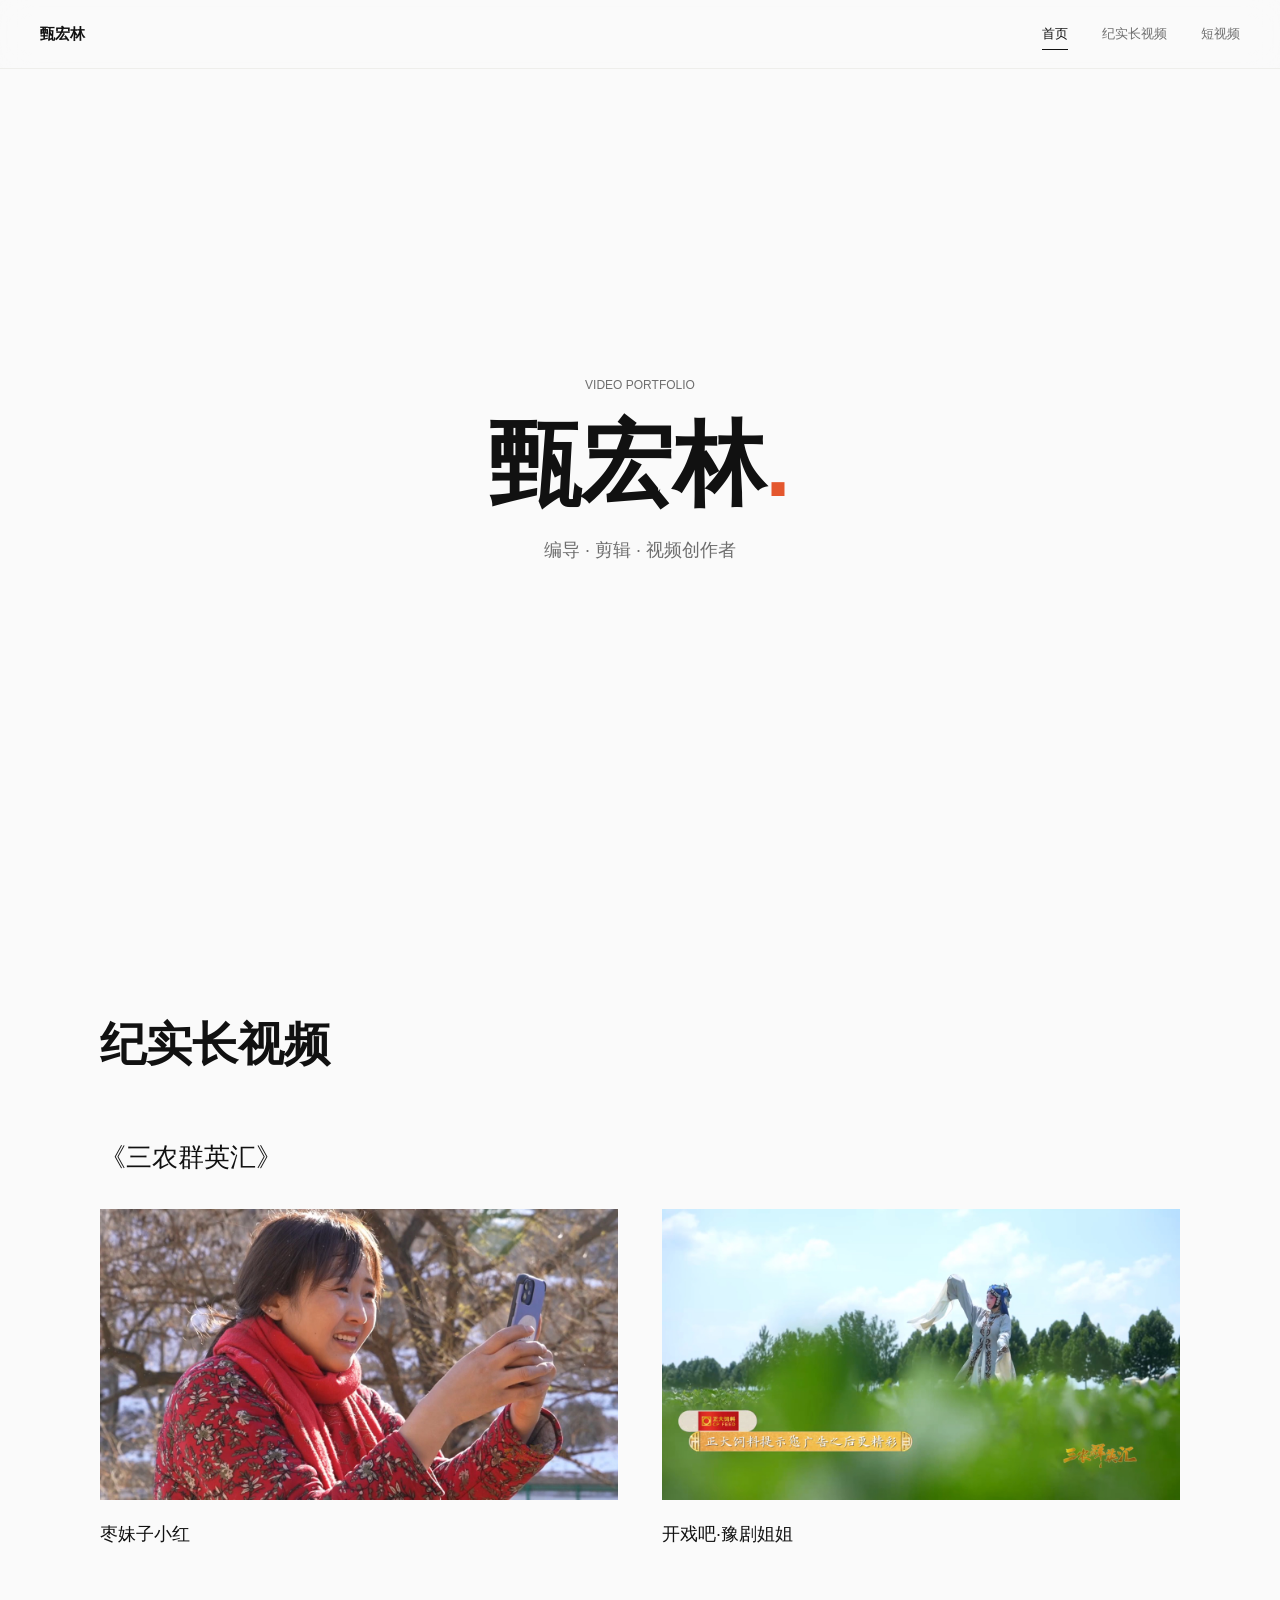
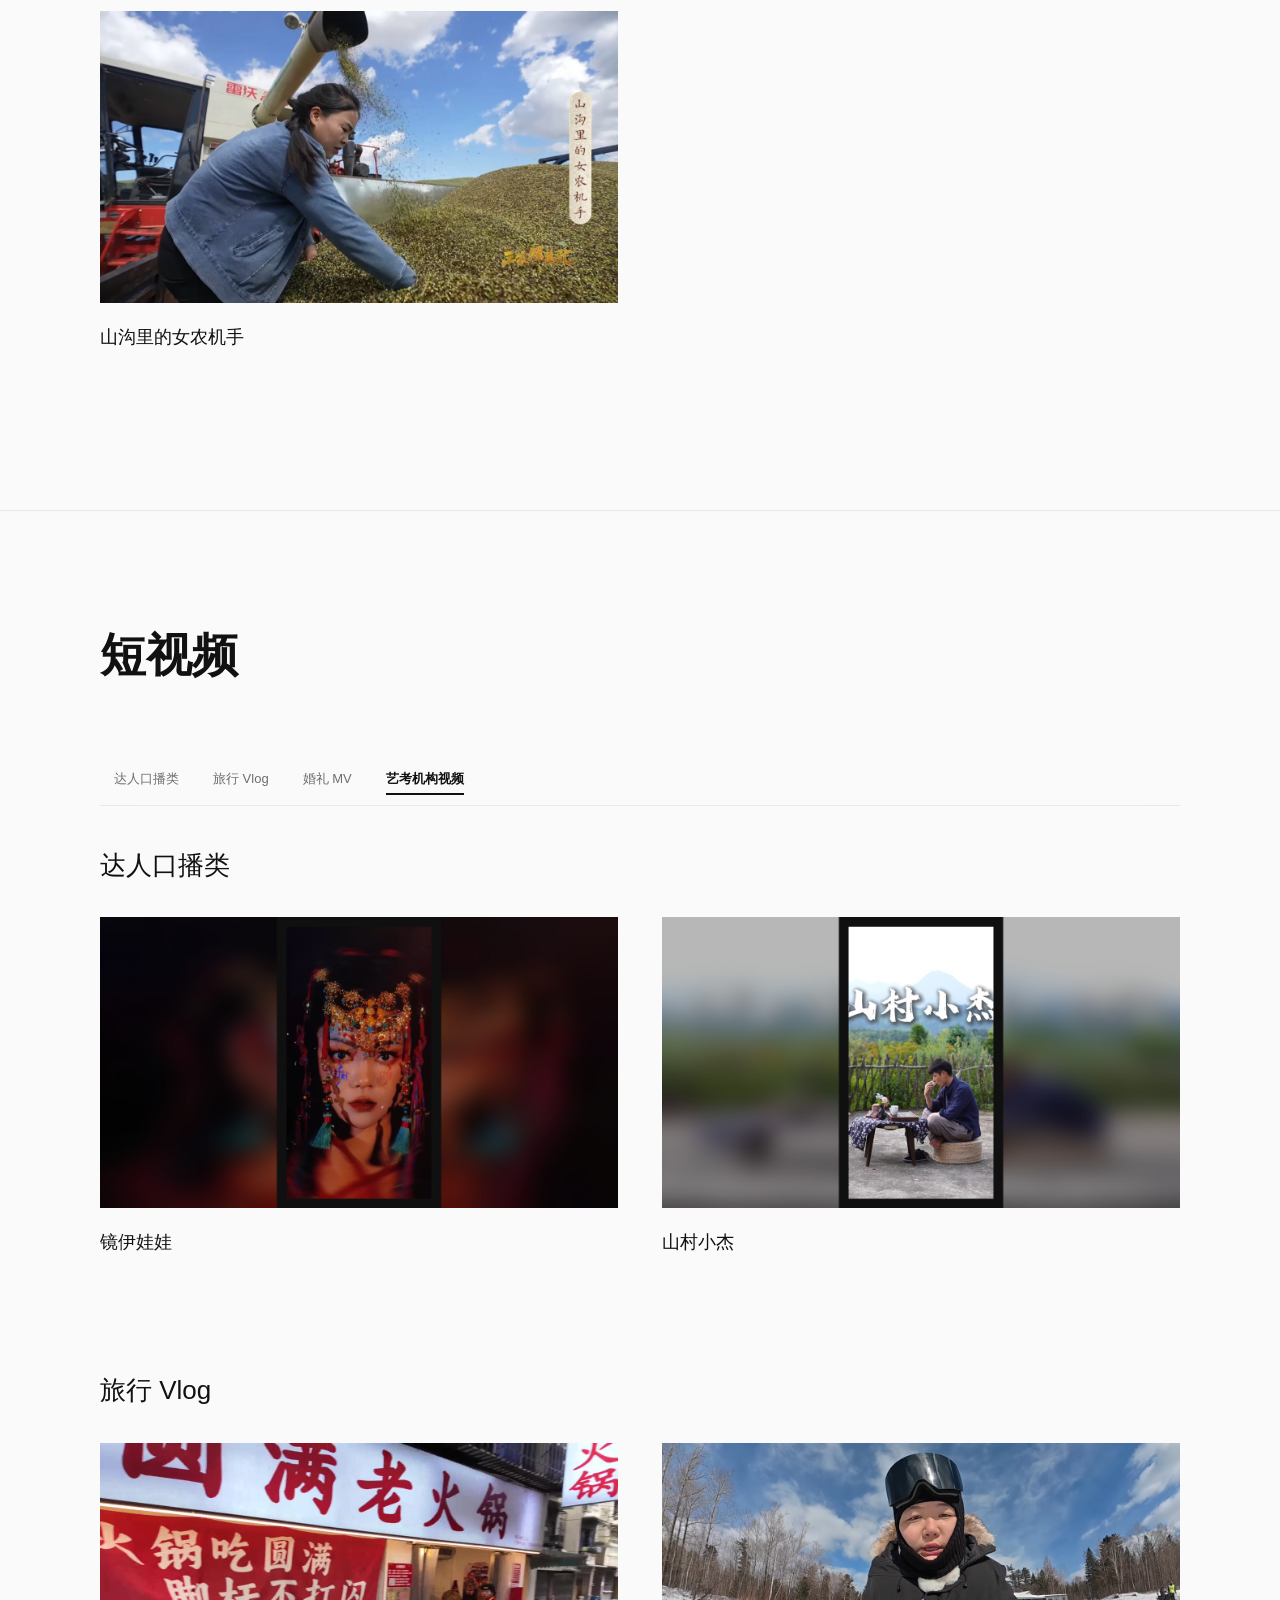
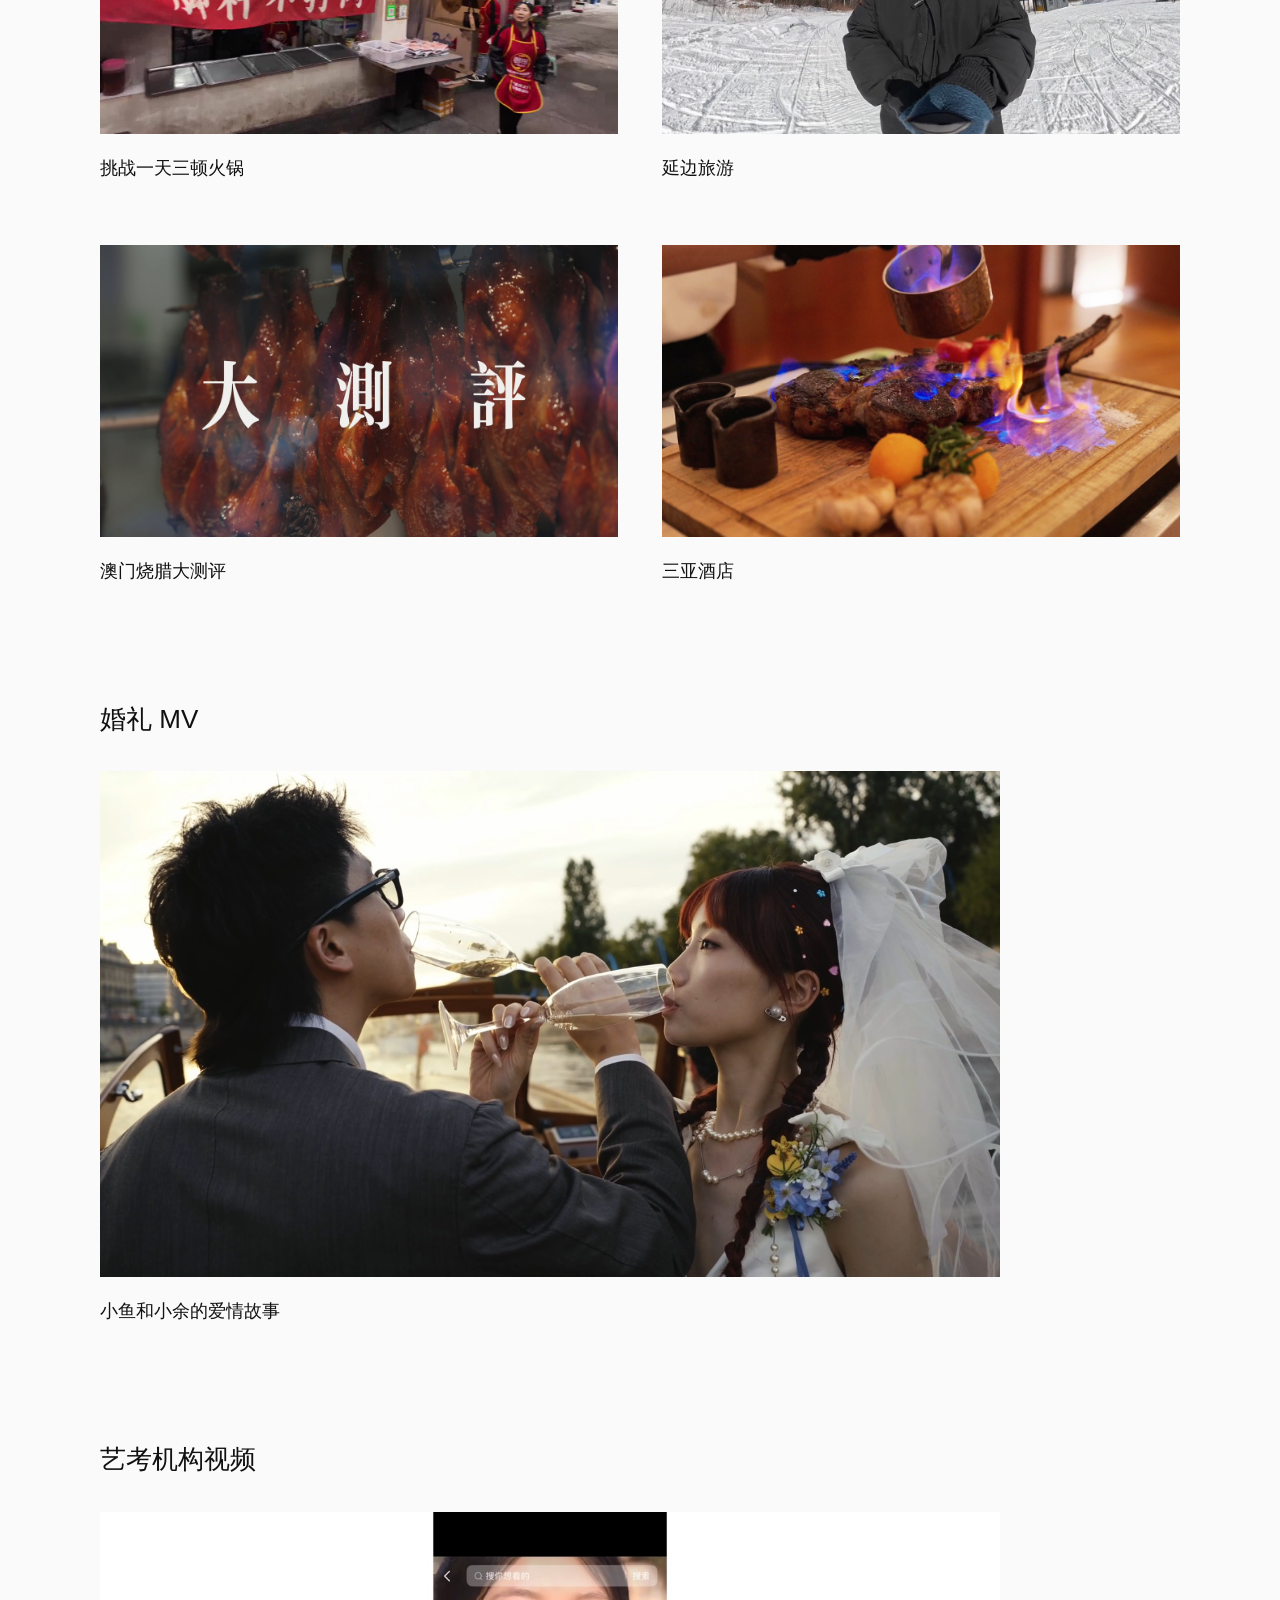
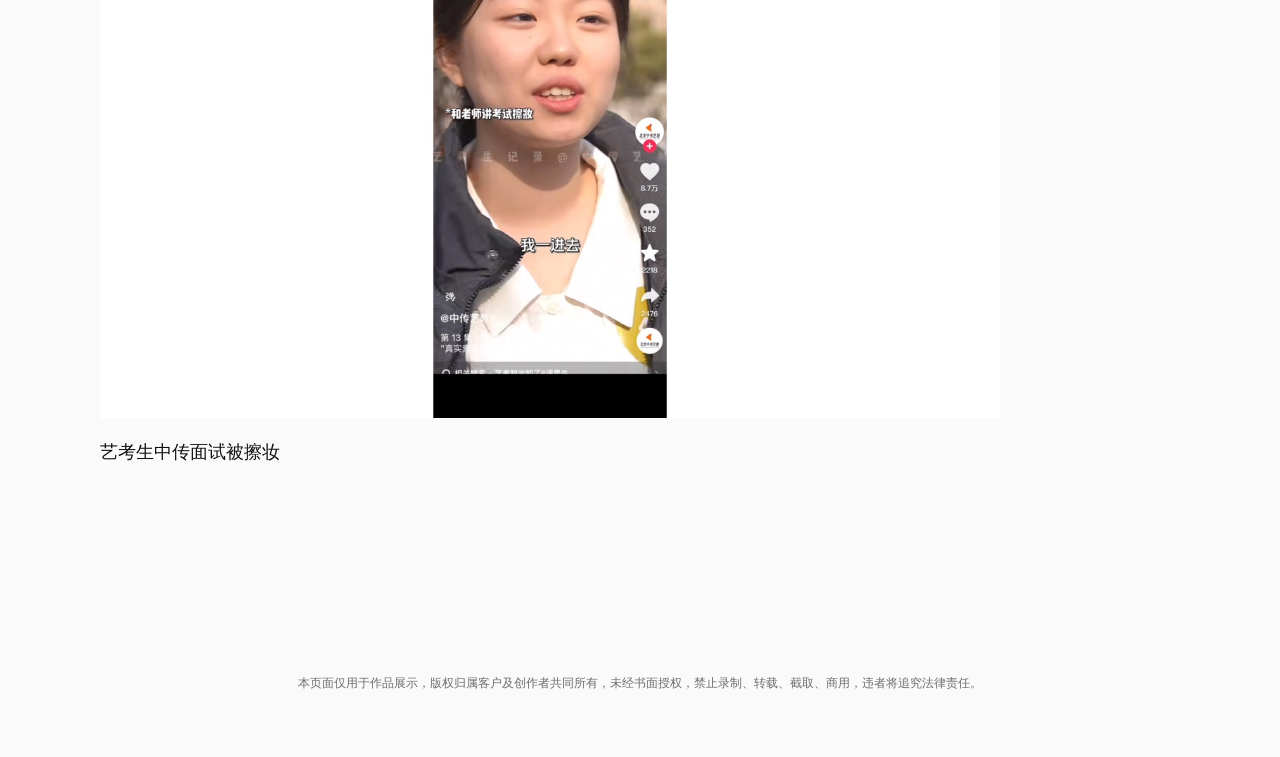
==== player.html @ bd6d3e29 "Add mobile player page and WeChat compatibility" ====
<!doctype html>
<html lang="zh-CN">
<head>
  <meta charset="utf-8">
  <meta name="viewport" content="width=device-width, initial-scale=1, viewport-fit=cover">
  <title>视频播放</title>
  <link rel="stylesheet" href="styles.css">
</head>
<body class="player-body">
  <header class="player-top">
    <a class="player-back" href="./">← 返回作品集</a>
    <h1 class="player-title" id="player-title"></h1>
  </header>

  <main class="player-main">
    <div class="player-video-wrap">
      <video
        id="player-video"
        controls
        playsinline
        webkit-playsinline
        x5-playsinline
        x5-video-player-type="h5"
        x5-video-player-fullscreen="true"
        preload="metadata"
        controlslist="nodownload"
      ></video>
    </div>

    <section class="player-meta">
      <p class="player-category" id="player-category"></p>
      <div class="role-list" id="player-role"></div>
      <p class="player-note" id="player-note" hidden></p>
    </section>
  </main>

  <p class="legal-note">本页面仅用于作品展示，版权归属客户及创作者共同所有，未经书面授权，禁止录制、转载、截取、商用，违者将追究法律责任。</p>

  <script src="works.js"></script>
  <script>
    (function () {
      "use strict";

      var data = window.PORTFOLIO || { categories: [], works: [] };
      var id = new URLSearchParams(window.location.search).get("id");
      var work = null;

      for (var i = 0; i < data.works.length; i++) {
        if (data.works[i].id === id) {
          work = data.works[i];
          break;
        }
      }

      if (!work) {
        window.location.href = "./";
        return;
      }

      var categoryName = work.category;
      for (var j = 0; j < data.categories.length; j++) {
        if (data.categories[j].id === work.category) {
          categoryName = data.categories[j].name;
          break;
        }
      }

      document.getElementById("player-title").textContent = work.title;
      document.getElementById("player-category").textContent = categoryName;

      var roleEl = document.getElementById("player-role");
      roleEl.innerHTML = "";
      (work.role || []).forEach(function (role) {
        var chip = document.createElement("span");
        chip.className = "role-chip";
        chip.textContent = role;
        roleEl.appendChild(chip);
      });

      var noteEl = document.getElementById("player-note");
      if (work.note && work.note !== "待补充") {
        noteEl.textContent = work.note;
        noteEl.hidden = false;
      }

      var video = document.getElementById("player-video");
      video.src = work.video;
      video.poster = work.cover;

      document.addEventListener("contextmenu", function (event) {
        event.preventDefault();
      });
    })();
  </script>
</body>
</html>
---- styles.css ----
:root {
  --bg: #FAFAFA;
  --card: #FFFFFF;
  --ink: #111111;
  --muted: #6E6E6E;
  --line: #E8E8E4;
  --accent: #E4572E;
  --cover-bg: #EDEDED;
}

* {
  box-sizing: border-box;
}

html {
  scroll-behavior: smooth;
  -webkit-text-size-adjust: 100%;
}

html,
body {
  margin: 0;
  padding: 0;
}

body {
  background: var(--bg);
  color: var(--ink);
  font-family: "Inter", -apple-system, BlinkMacSystemFont, "SF Pro Display", "SF Pro Text", "PingFang SC", "Hiragino Sans GB", "Microsoft YaHei", sans-serif;
  line-height: 1.5;
  letter-spacing: 0;
  -webkit-font-smoothing: antialiased;
}

button {
  font-family: inherit;
  touch-action: manipulation;
  -webkit-tap-highlight-color: transparent;
}

.work-card,
.subnav-item,
.detail-nav-btn {
  touch-action: manipulation;
  -webkit-tap-highlight-color: transparent;
}

#portfolio {
  padding-left: 0;
}

.top-nav {
  position: fixed;
  top: 0;
  left: 0;
  right: 0;
  z-index: 30;
  display: flex;
  align-items: center;
  justify-content: space-between;
  padding: 18px 40px;
  border-bottom: 1px solid rgba(232, 232, 228, 0.7);
  background: rgba(250, 250, 250, 0.86);
  backdrop-filter: blur(16px);
}

.nav-brand {
  color: var(--ink);
  font-size: 15px;
  font-weight: 600;
  text-decoration: none;
}

.top-menu {
  display: flex;
  align-items: center;
  gap: 34px;
}

.top-menu a {
  position: relative;
  padding: 6px 0;
  color: var(--muted);
  font-size: 13px;
  font-weight: 400;
  text-decoration: none;
  transition: color 0.2s ease;
}

.top-menu a:hover {
  color: var(--ink);
}

.top-menu a.is-active {
  color: var(--ink);
  font-weight: 500;
}

.top-menu a.is-active::after {
  content: "";
  position: absolute;
  left: 0;
  right: 0;
  bottom: 0;
  height: 1px;
  background: var(--ink);
}

.nav-toggle {
  display: none;
  width: 40px;
  height: 40px;
  padding: 0;
  border: 0;
  border-radius: 0;
  background: transparent;
  cursor: pointer;
}

.nav-toggle span {
  display: block;
  width: 18px;
  height: 1px;
  margin: 5px auto;
  background: var(--ink);
}

.hero {
  min-height: 100vh;
  max-width: 1100px;
  margin: 0 auto;
  padding: 120px 24px 80px;
  display: flex;
  flex-direction: column;
  align-items: center;
  justify-content: center;
  text-align: center;
}

.eyebrow {
  margin: 0 0 24px;
  font-size: 12px;
  font-weight: 500;
  color: var(--muted);
}

.site-name {
  margin: 0;
  font-size: 92px;
  line-height: 1.02;
  font-weight: 700;
  letter-spacing: 0;
}

.site-name::after {
  content: ".";
  color: var(--accent);
}

.hero-subtitle {
  margin: 26px 0 0;
  font-size: 18px;
  font-weight: 400;
  color: var(--muted);
}

.category-section {
  min-height: calc(100vh - 120px);
  padding: 120px 24px 160px;
  border-top: 1px solid var(--line);
  scroll-margin-top: 70px;
}

.category-section:first-child {
  border-top: 0;
}

.section-inner {
  position: relative;
  max-width: 1080px;
  margin: 0 auto;
}

.section-head {
  margin: 0 0 72px;
}

.section-title {
  margin: 0;
  font-size: 46px;
  line-height: 1.08;
  font-weight: 700;
  letter-spacing: 0;
}

.group-block {
  margin-top: 120px;
}

.group-block:first-of-type {
  margin-top: 0;
}

.group-head {
  margin: 0 0 36px;
}

.group-title {
  margin: 0;
  font-size: 26px;
  line-height: 1.2;
  font-weight: 400;
  letter-spacing: 0;
}

.group-empty {
  margin: 0;
  padding: 34px 0 40px;
  border-top: 1px solid var(--line);
  color: var(--muted);
  font-size: 14px;
}

.group-subnav {
  position: sticky;
  top: 68px;
  z-index: 5;
  display: flex;
  align-items: center;
  gap: 6px;
  margin: 0 0 44px;
  padding: 10px 0;
  overflow-x: auto;
  border-bottom: 1px solid var(--line);
  background: rgba(250, 250, 250, 0.84);
  backdrop-filter: blur(14px);
  scrollbar-width: none;
}

.group-subnav::-webkit-scrollbar {
  display: none;
}

.subnav-item {
  position: relative;
  flex: 0 0 auto;
  padding: 7px 14px;
  border: 0;
  border-radius: 0;
  background: transparent;
  color: var(--muted);
  font-size: 13px;
  font-weight: 500;
  white-space: nowrap;
  cursor: pointer;
  transition: color 0.2s ease;
}

.subnav-item:hover {
  color: var(--ink);
}

.subnav-item.is-active {
  color: var(--ink);
  font-weight: 600;
}

.subnav-item.is-active::after {
  content: "";
  position: absolute;
  left: 14px;
  right: 14px;
  bottom: 0;
  height: 2px;
  background: var(--ink);
}

.works-row {
  display: grid;
  grid-template-columns: repeat(2, 1fr);
  gap: 64px 44px;
}

.works-1 {
  grid-template-columns: 1fr;
  max-width: 900px;
}

.work-card {
  display: block;
  padding: 0;
  border: 0;
  border-radius: 0;
  background: transparent;
  color: inherit;
  text-align: left;
  cursor: pointer;
}

.work-cover {
  position: relative;
  aspect-ratio: 16 / 9;
  overflow: hidden;
  background-color: var(--cover-bg);
  background-size: cover;
  background-position: center;
  transition: transform 0.6s ease, opacity 0.6s ease;
}

.work-card:hover .work-cover,
.work-card:focus-visible .work-cover {
  transform: scale(1.015);
  opacity: 0.94;
}

.work-body {
  padding-top: 22px;
}

.work-title {
  margin: 0;
  font-size: 18px;
  line-height: 1.4;
  font-weight: 400;
  letter-spacing: 0;
}

.muted-text {
  color: var(--muted);
}

.legal-note {
  margin: 0;
  padding: 48px 24px 64px;
  color: var(--muted);
  font-size: 12px;
  line-height: 1.7;
  text-align: center;
}

.player-body {
  min-height: 100vh;
}

.player-top {
  position: sticky;
  top: 0;
  z-index: 10;
  display: flex;
  align-items: center;
  gap: 16px;
  min-height: 56px;
  padding: 0 24px;
  border-bottom: 1px solid var(--line);
  background: rgba(250, 250, 250, 0.92);
  backdrop-filter: blur(16px);
}

.player-back {
  flex: 0 0 auto;
  color: var(--ink);
  font-size: 14px;
  font-weight: 500;
  text-decoration: none;
}

.player-title {
  margin: 0;
  overflow: hidden;
  font-size: 16px;
  font-weight: 500;
  text-overflow: ellipsis;
  white-space: nowrap;
}

.player-main {
  max-width: 960px;
  margin: 0 auto;
  padding: 24px 24px 48px;
}

.player-video-wrap {
  overflow: hidden;
  background: #111111;
}

#player-video {
  display: block;
  width: 100%;
  aspect-ratio: 16 / 9;
  background: #111111;
}

.player-meta {
  margin-top: 26px;
}

.player-category {
  margin: 0 0 10px;
  font-size: 13px;
  font-weight: 500;
  color: var(--muted);
}

.player-note {
  margin: 18px 0 0;
  font-size: 14px;
  line-height: 1.7;
}

.detail-overlay {
  position: fixed;
  inset: 0;
  z-index: 20;
  display: flex;
  align-items: center;
  justify-content: center;
  padding: 20px;
  background: rgba(16, 16, 16, 0.72);
}

.detail-overlay[hidden] {
  display: none;
}

.detail-panel {
  position: relative;
  display: grid;
  grid-template-columns: minmax(0, 1.3fr) minmax(320px, 0.7fr);
  grid-template-rows: auto minmax(0, 1fr);
  width: min(1120px, 100%);
  max-height: min(860px, 92vh);
  background: var(--bg);
  overflow: hidden;
  box-shadow: 0 24px 80px rgba(16, 16, 16, 0.28);
}

.detail-toolbar {
  grid-column: 1 / -1;
  grid-row: 1;
  display: flex;
  align-items: center;
  justify-content: flex-end;
  min-height: 50px;
  padding: 0 16px;
  border-bottom: 1px solid var(--line);
  background: var(--bg);
}

.detail-media {
  grid-column: 1;
  grid-row: 2;
  position: relative;
  display: flex;
  align-items: center;
  justify-content: center;
  min-height: 0;
  background: #161616;
  overflow: hidden;
}

.detail-media iframe {
  position: absolute;
  inset: 0;
  width: 100%;
  height: 100%;
  border: 0;
}

.detail-video {
  position: absolute;
  inset: 0;
  width: 100%;
  height: 100%;
  object-fit: contain;
  background: #161616;
}

.detail-close {
  min-width: 64px;
  min-height: 44px;
  padding: 0 10px;
  border: 0;
  border-radius: 0;
  background: transparent;
  color: var(--ink);
  font-size: 14px;
  font-weight: 500;
  cursor: pointer;
}

.detail-info {
  grid-column: 2;
  grid-row: 2;
  min-height: 0;
  padding: 32px;
  overflow-y: auto;
  border-left: 1px solid var(--line);
}

.detail-category {
  margin: 0 0 6px;
  font-size: 13px;
  font-weight: 600;
  color: var(--muted);
}

.detail-title {
  margin: 0 0 20px;
  font-size: 28px;
  line-height: 1.25;
  font-weight: 700;
  letter-spacing: 0;
}

.detail-nav {
  display: flex;
  align-items: center;
  gap: 10px;
  margin: -6px 0 22px;
  padding-bottom: 18px;
  border-bottom: 1px solid var(--line);
}

.detail-nav-btn {
  padding: 6px 0;
  border: 0;
  border-radius: 0;
  background: transparent;
  color: var(--ink);
  font-size: 14px;
  font-weight: 500;
  cursor: pointer;
}

.detail-nav-btn:hover:not(:disabled) {
  color: var(--accent);
}

.detail-nav-btn:disabled {
  color: var(--line);
  cursor: default;
}

.detail-counter {
  margin-left: auto;
  font-size: 12px;
  color: var(--muted);
}

.info-block {
  margin-top: 20px;
  padding-top: 14px;
  border-top: 1px solid var(--line);
}

.info-block h3 {
  margin: 0 0 10px;
  font-size: 13px;
  font-weight: 600;
  color: var(--muted);
}

.role-list {
  display: flex;
  flex-wrap: wrap;
  gap: 8px;
}

.role-chip {
  display: inline-block;
  padding: 3px 9px;
  border: 1px solid var(--line);
  border-radius: 0;
  font-size: 12px;
  color: var(--ink);
  background: var(--card);
}

.detail-note {
  margin: 0;
  font-size: 14px;
}

.detail-actions {
  display: flex;
  flex-wrap: wrap;
  gap: 10px;
  margin-top: 24px;
}

.btn {
  display: inline-flex;
  align-items: center;
  justify-content: center;
  min-height: 44px;
  padding: 0 18px;
  border: 1px solid var(--ink);
  border-radius: 0;
  background: transparent;
  color: var(--ink);
  font-size: 14px;
  font-weight: 600;
  text-decoration: none;
  cursor: pointer;
  transition: background 0.16s ease, color 0.16s ease, border-color 0.16s ease;
}

.btn:hover {
  background: var(--ink);
  color: #FFFFFF;
}

.btn-accent {
  border-color: var(--accent);
  background: var(--accent);
  color: #FFFFFF;
}

.btn-accent:hover {
  background: #C8441F;
  border-color: #C8441F;
}

.media-placeholder {
  position: absolute;
  inset: 0;
  display: flex;
  flex-direction: column;
  align-items: center;
  justify-content: center;
  gap: 12px;
  padding: 24px;
  background: #161616;
  color: #F0EEE8;
  text-align: center;
}

.media-title {
  margin: 0;
  font-size: 18px;
  font-weight: 600;
}

.media-status {
  margin: 0;
  font-size: 13px;
  color: rgba(255, 255, 255, 0.68);
}

.media-placeholder .btn {
  border-color: #FFFFFF;
  color: #FFFFFF;
}

.media-placeholder .btn:hover {
  background: #FFFFFF;
  color: #161616;
}

.reveal {
  opacity: 0;
  transform: translateY(34px);
  transition: opacity 0.75s cubic-bezier(0.22, 0.61, 0.36, 1), transform 0.75s cubic-bezier(0.22, 0.61, 0.36, 1);
}

.reveal.is-visible {
  opacity: 1;
  transform: none;
}

@media (min-width: 901px) {
  .hero,
  .section-inner {
    max-width: 1080px;
  }
}

@media (max-width: 900px) {
  .top-nav {
    padding: 14px 24px;
  }

  .nav-brand {
    font-size: 14px;
  }

  .nav-toggle {
    display: block;
    width: 36px;
    height: 36px;
  }

  .top-menu {
    position: fixed;
    top: 54px;
    left: 0;
    right: 0;
    display: none;
    flex-direction: column;
    align-items: flex-start;
    gap: 0;
    padding: 8px 24px 18px;
    border-bottom: 1px solid var(--line);
    background: rgba(250, 250, 250, 0.96);
  }

  .top-nav.is-open .top-menu {
    display: flex;
  }

  .top-menu a {
    width: 100%;
    padding: 14px 0;
    font-size: 16px;
  }

  .site-name {
    font-size: 72px;
  }

  .section-title {
    font-size: 38px;
  }
}

@media (max-width: 820px) {
  .detail-panel {
    grid-template-columns: 1fr;
    grid-template-rows: auto auto auto;
    overflow-y: auto;
  }

  .detail-media {
    grid-column: 1;
    grid-row: 2;
    aspect-ratio: 16 / 9;
  }

  .detail-info {
    grid-column: 1;
    grid-row: 3;
    border-left: 0;
  }
}

@media (max-width: 600px) {
  .hero {
    padding: 92px 20px 56px;
  }

  .site-name {
    font-size: 44px;
  }

  .eyebrow {
    margin-bottom: 18px;
  }

  .hero-subtitle {
    font-size: 16px;
    margin-top: 18px;
  }

  .category-section {
    padding: 72px 20px 96px;
  }

  .section-title {
    font-size: 34px;
  }

  .section-head {
    margin-bottom: 48px;
  }

  .group-block {
    margin-top: 64px;
  }

  .group-head {
    margin-bottom: 28px;
  }

  .group-title {
    font-size: 22px;
  }

  .group-subnav {
    top: 52px;
    margin-bottom: 28px;
    padding: 8px 0;
  }

  .subnav-item {
    padding: 8px 12px;
    font-size: 12px;
  }

  .detail-nav {
    margin-top: -4px;
    padding-bottom: 14px;
  }

  .detail-nav-btn {
    min-height: 44px;
  }

  .works-row {
    grid-template-columns: 1fr;
    gap: 40px;
  }

  .work-body {
    padding-top: 18px;
  }

  .work-title {
    font-size: 17px;
  }

  .detail-overlay {
    padding: 0;
  }

  .detail-panel {
    width: 100%;
    max-height: 100dvh;
  }

  .detail-media {
    height: 44vh;
    min-height: 220px;
    aspect-ratio: auto;
  }

  .detail-close {
    width: 44px;
    height: 44px;
  }

  .detail-info {
    padding: 22px 18px calc(40px + env(safe-area-inset-bottom));
  }

  .detail-title {
    font-size: 22px;
  }

  .legal-note {
    padding: 36px 20px 48px;
  }

  .player-top {
    min-height: 52px;
    padding: 0 14px;
  }

  .player-back {
    font-size: 13px;
  }

  .player-title {
    font-size: 14px;
  }

  .player-main {
    padding: 16px 14px 32px;
  }

  .player-meta {
    margin-top: 20px;
  }
}

@media (prefers-reduced-motion: reduce) {
  html {
    scroll-behavior: auto;
  }

  .reveal {
    opacity: 1;
    transform: none;
    transition: none;
  }
}
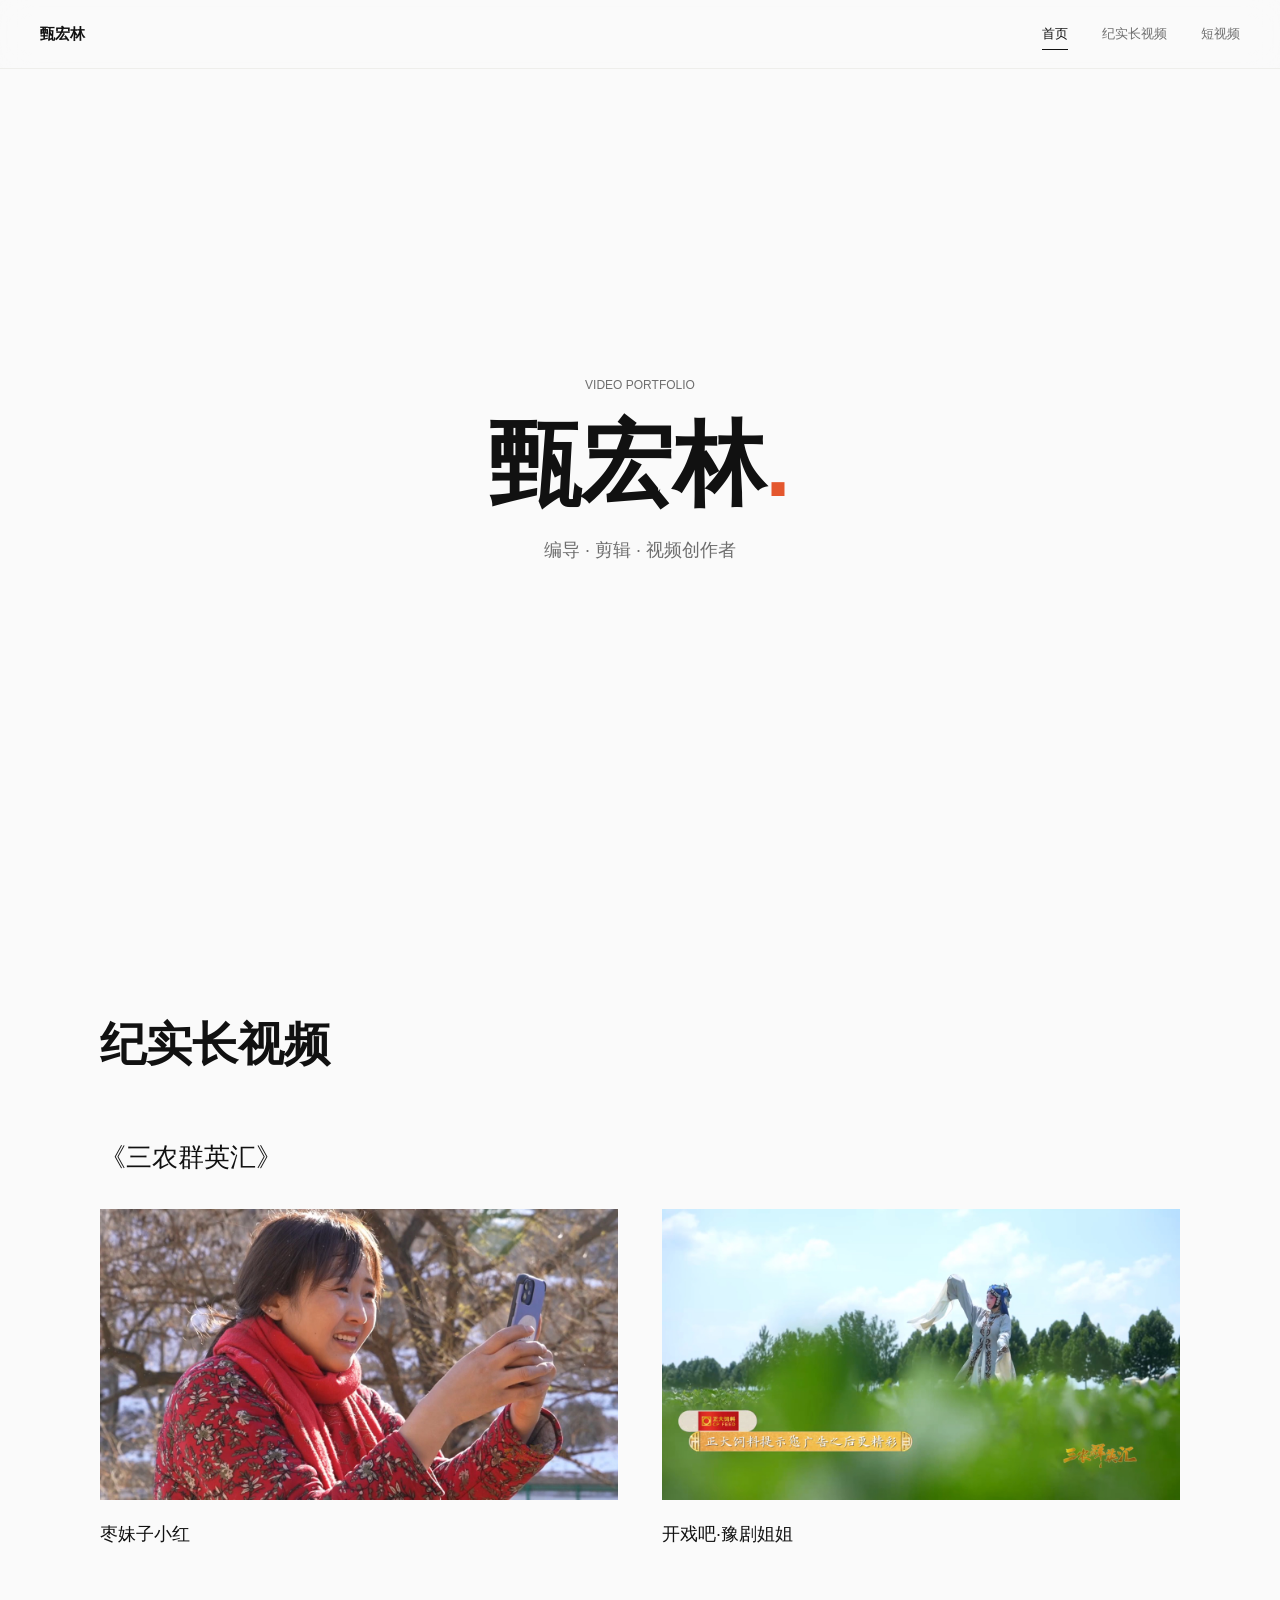
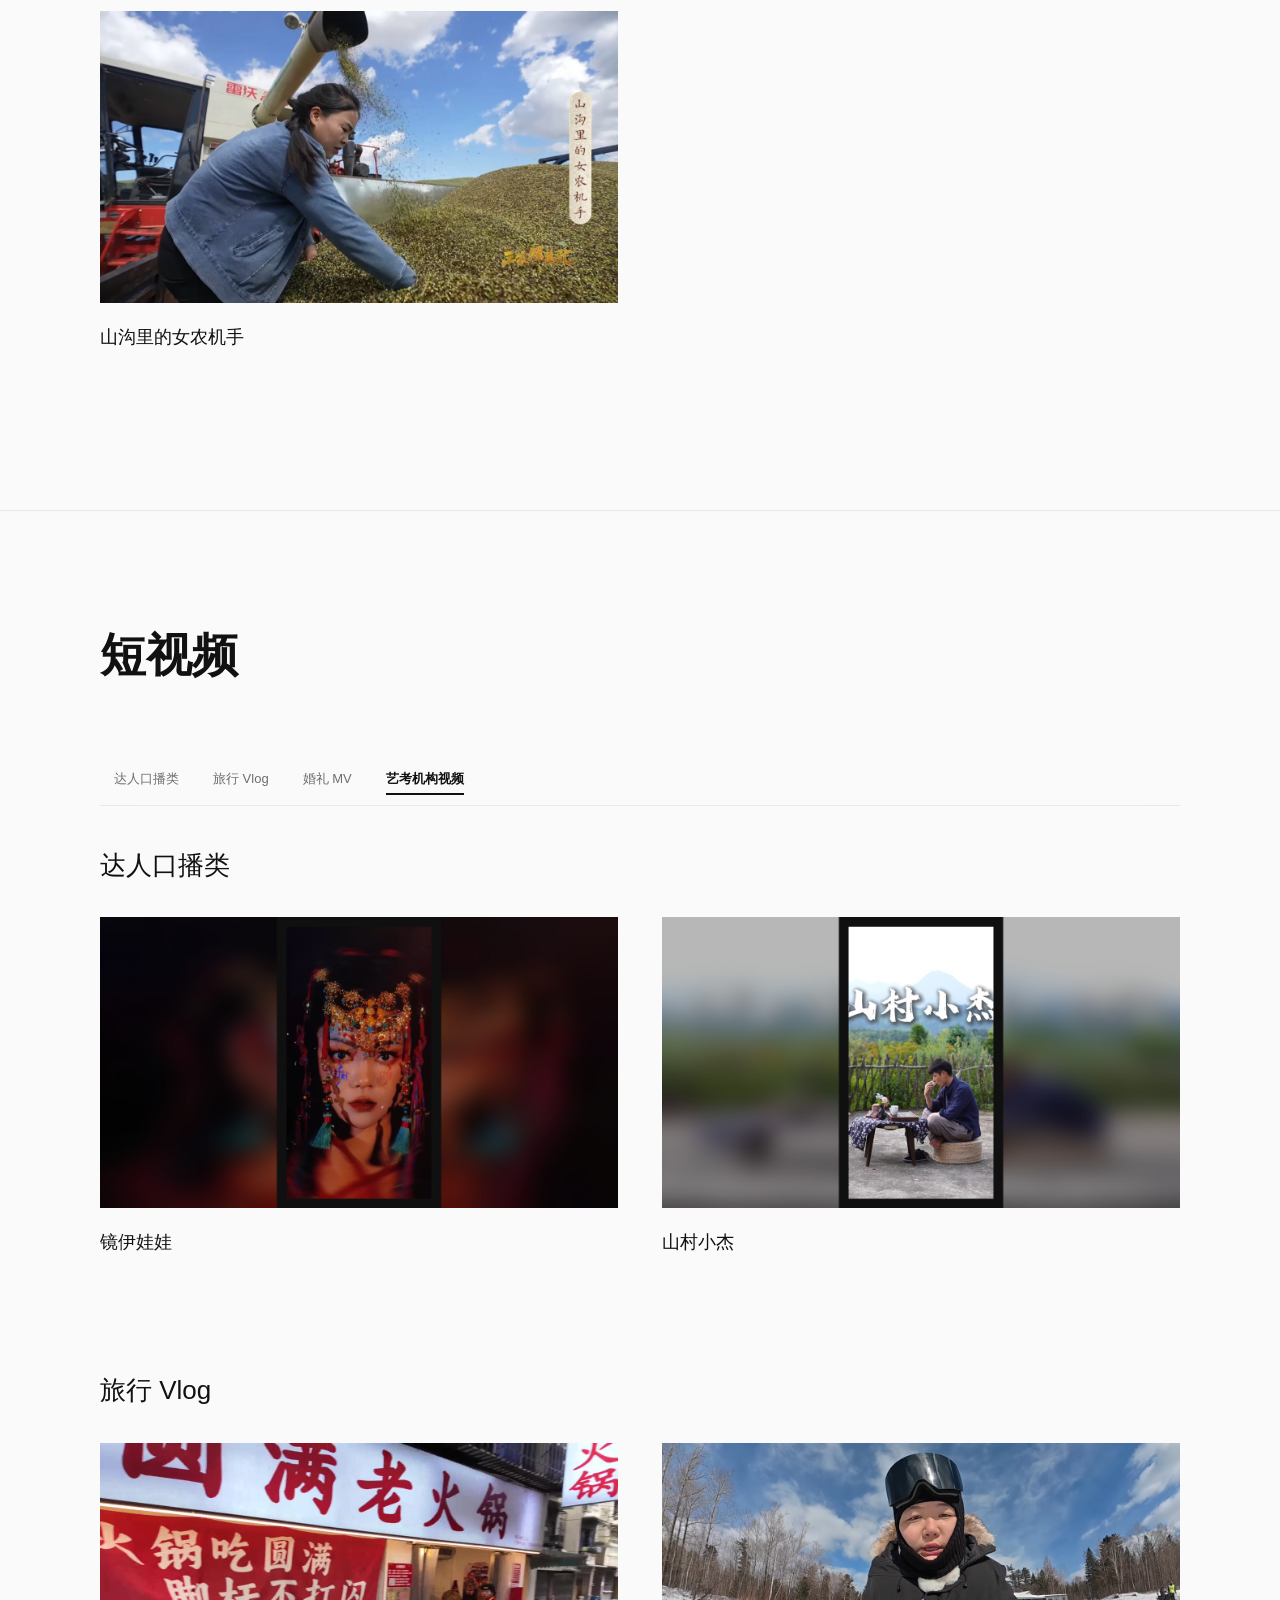
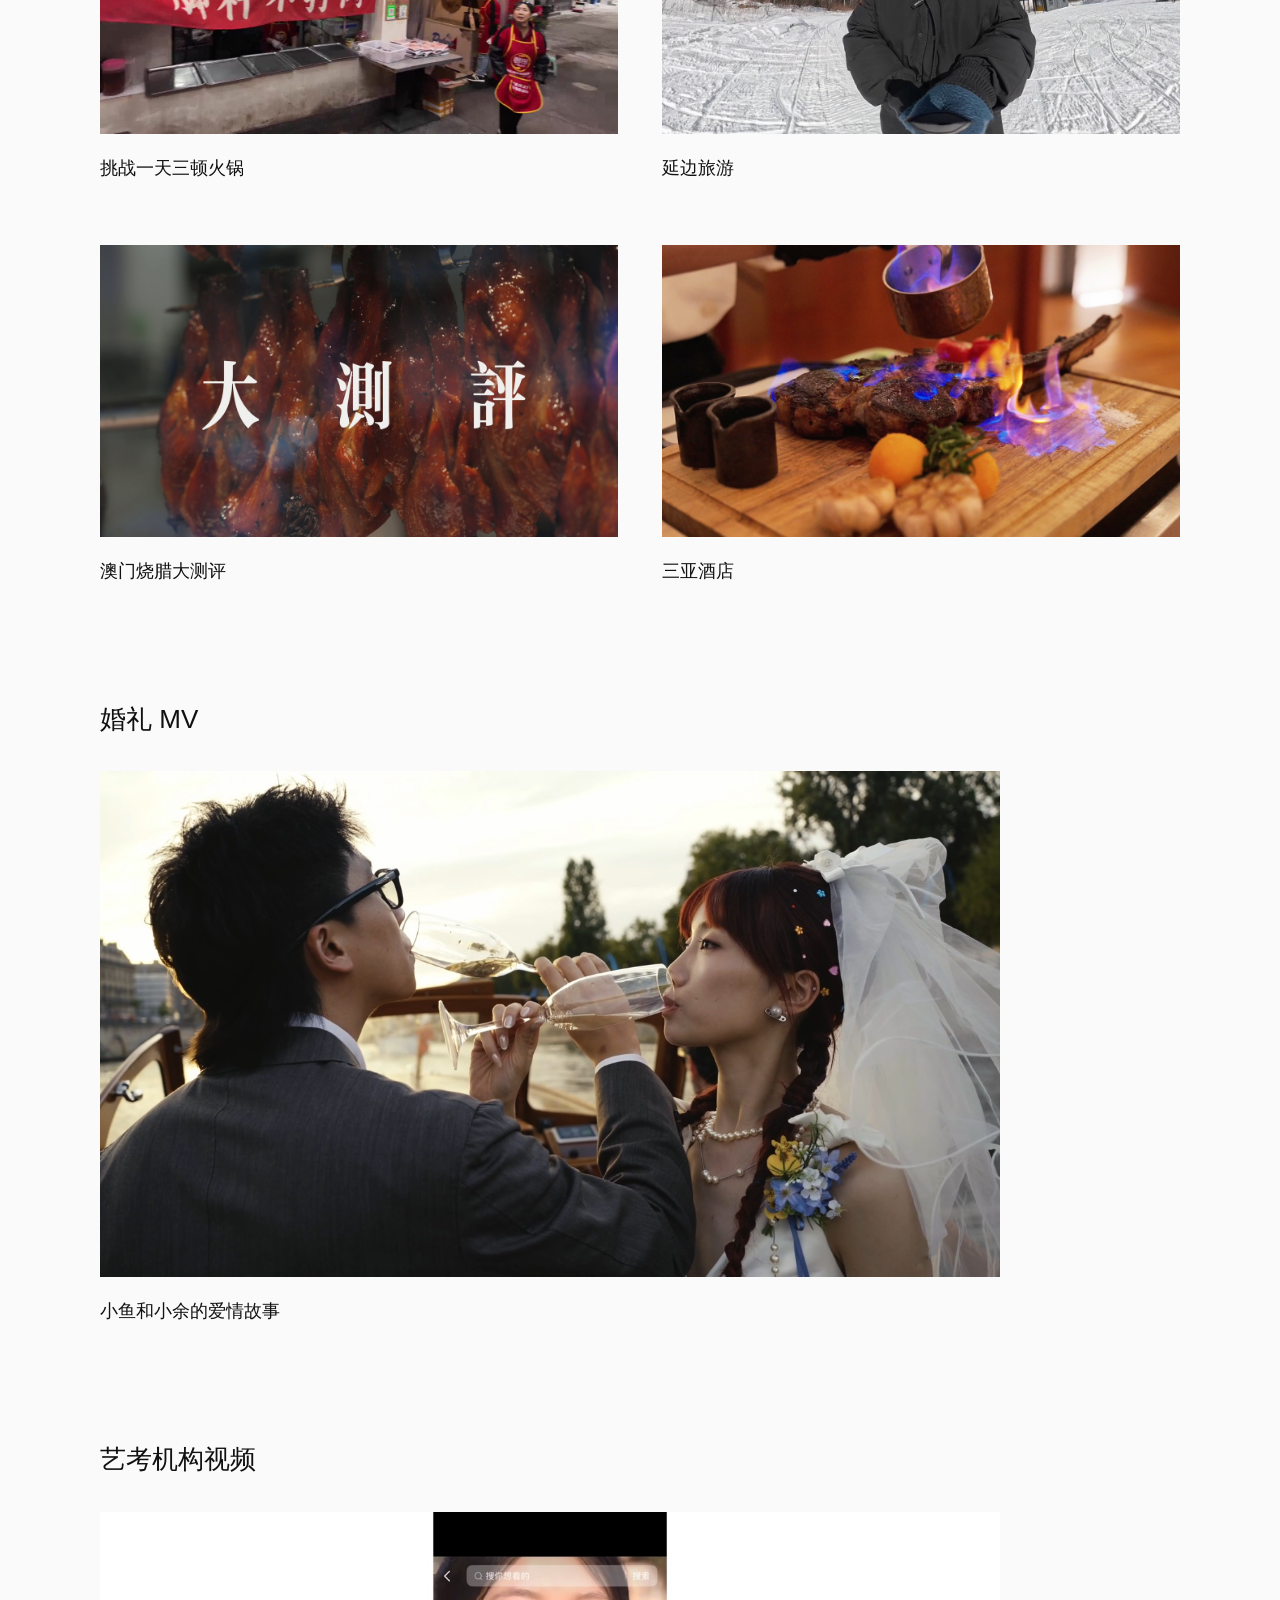
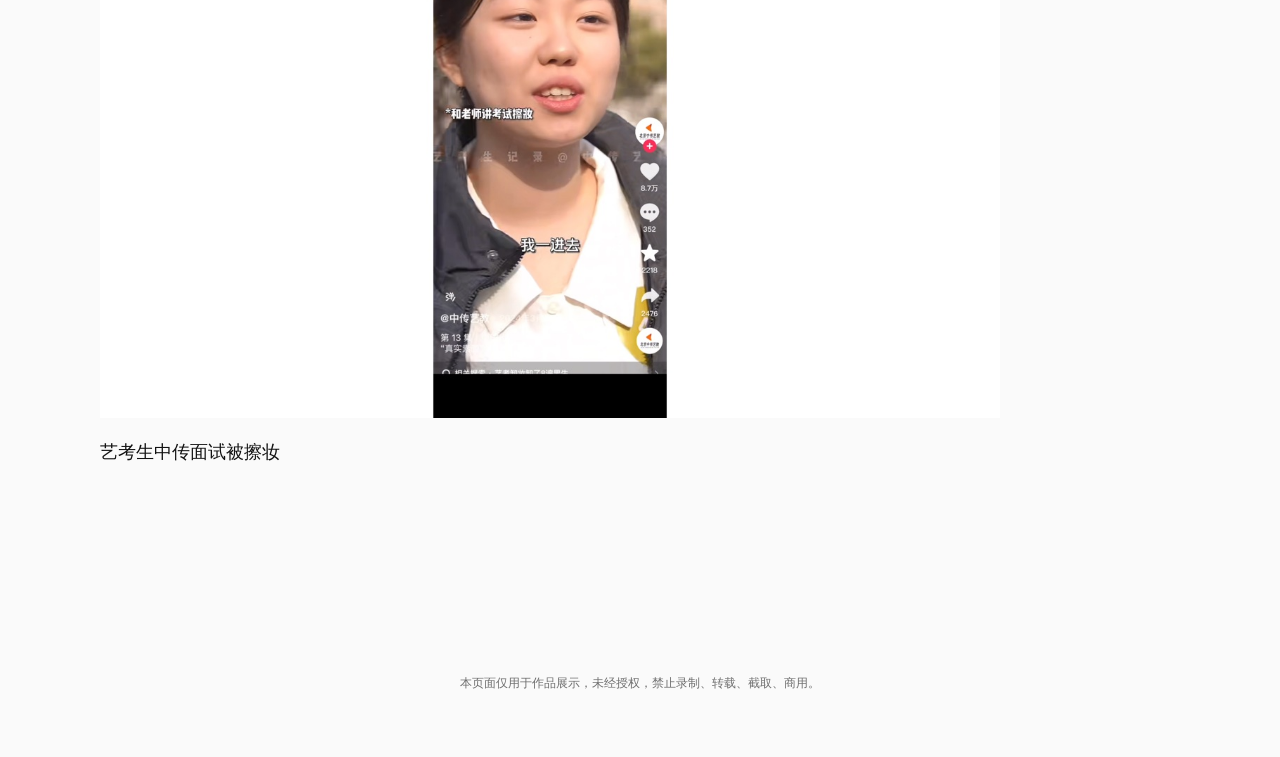
==== commit a71d8f32: "Restore floating player and improve close controls" ====
--- a/player.html
+++ b/player.html
@@ -34,7 +34,7 @@
     </section>
   </main>
 
-  <p class="legal-note">本页面仅用于作品展示，版权归属客户及创作者共同所有，未经书面授权，禁止录制、转载、截取、商用，违者将追究法律责任。</p>
+  <p class="legal-note">本页面仅用于作品展示，未经授权，禁止录制、转载、截取、商用。</p>
 
   <script src="works.js"></script>
   <script>
--- a/styles.css
+++ b/styles.css
@@ -477,16 +477,23 @@
 }
 
 .detail-close {
-  min-width: 64px;
-  min-height: 44px;
-  padding: 0 10px;
-  border: 0;
+  min-width: 72px;
+  min-height: 40px;
+  padding: 0 14px;
+  border: 1px solid var(--line);
   border-radius: 0;
-  background: transparent;
+  background: var(--card);
   color: var(--ink);
   font-size: 14px;
   font-weight: 500;
   cursor: pointer;
+  transition: border-color 0.2s ease, background 0.2s ease, color 0.2s ease;
+}
+
+.detail-close:hover {
+  border-color: var(--ink);
+  background: var(--ink);
+  color: #FFFFFF;
 }
 
 .detail-info {
@@ -587,6 +594,26 @@
   flex-wrap: wrap;
   gap: 10px;
   margin-top: 24px;
+}
+
+.detail-close-secondary {
+  display: block;
+  width: 100%;
+  min-height: 48px;
+  margin-top: 18px;
+  border: 1px solid var(--ink);
+  border-radius: 0;
+  background: transparent;
+  color: var(--ink);
+  font-size: 14px;
+  font-weight: 500;
+  cursor: pointer;
+  transition: background 0.2s ease, color 0.2s ease;
+}
+
+.detail-close-secondary:hover {
+  background: var(--ink);
+  color: #FFFFFF;
 }
 
 .btn {
@@ -835,8 +862,7 @@
   }
 
   .detail-close {
-    width: 44px;
-    height: 44px;
+    min-height: 44px;
   }
 
   .detail-info {
